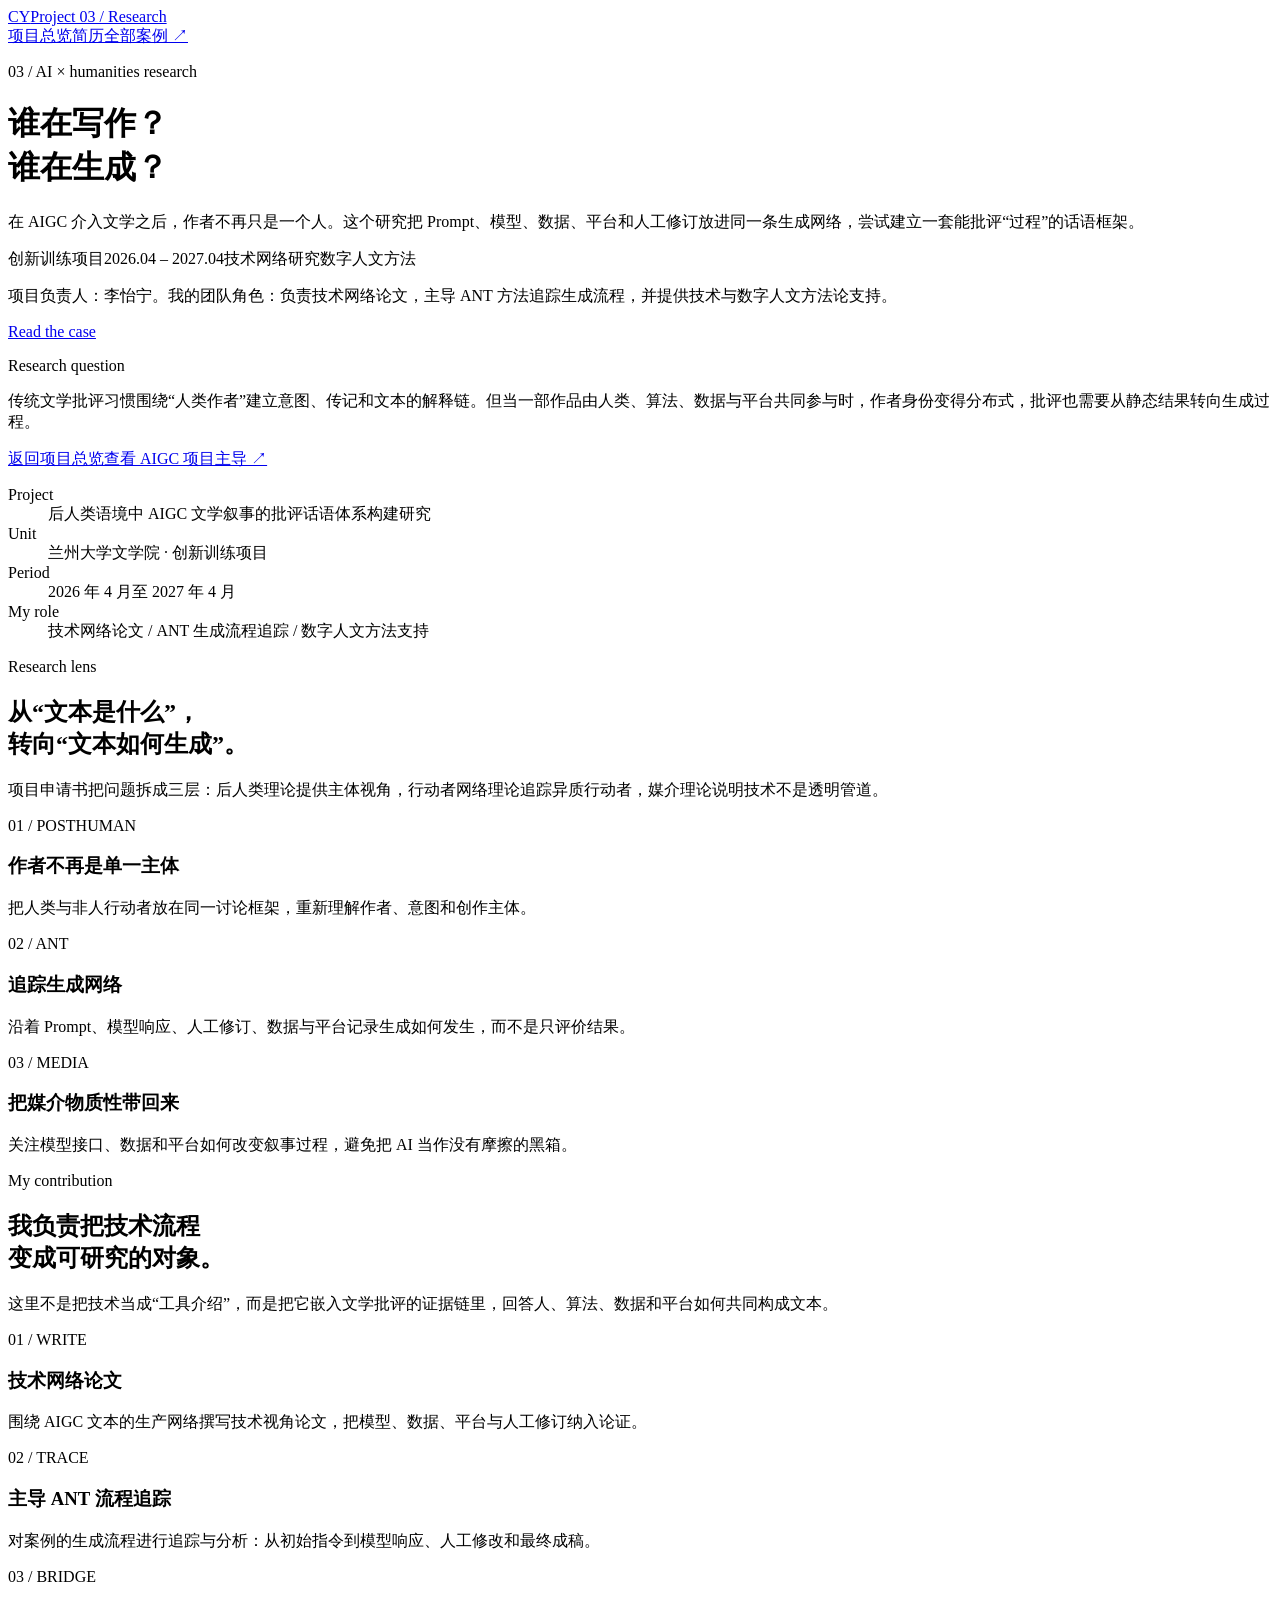
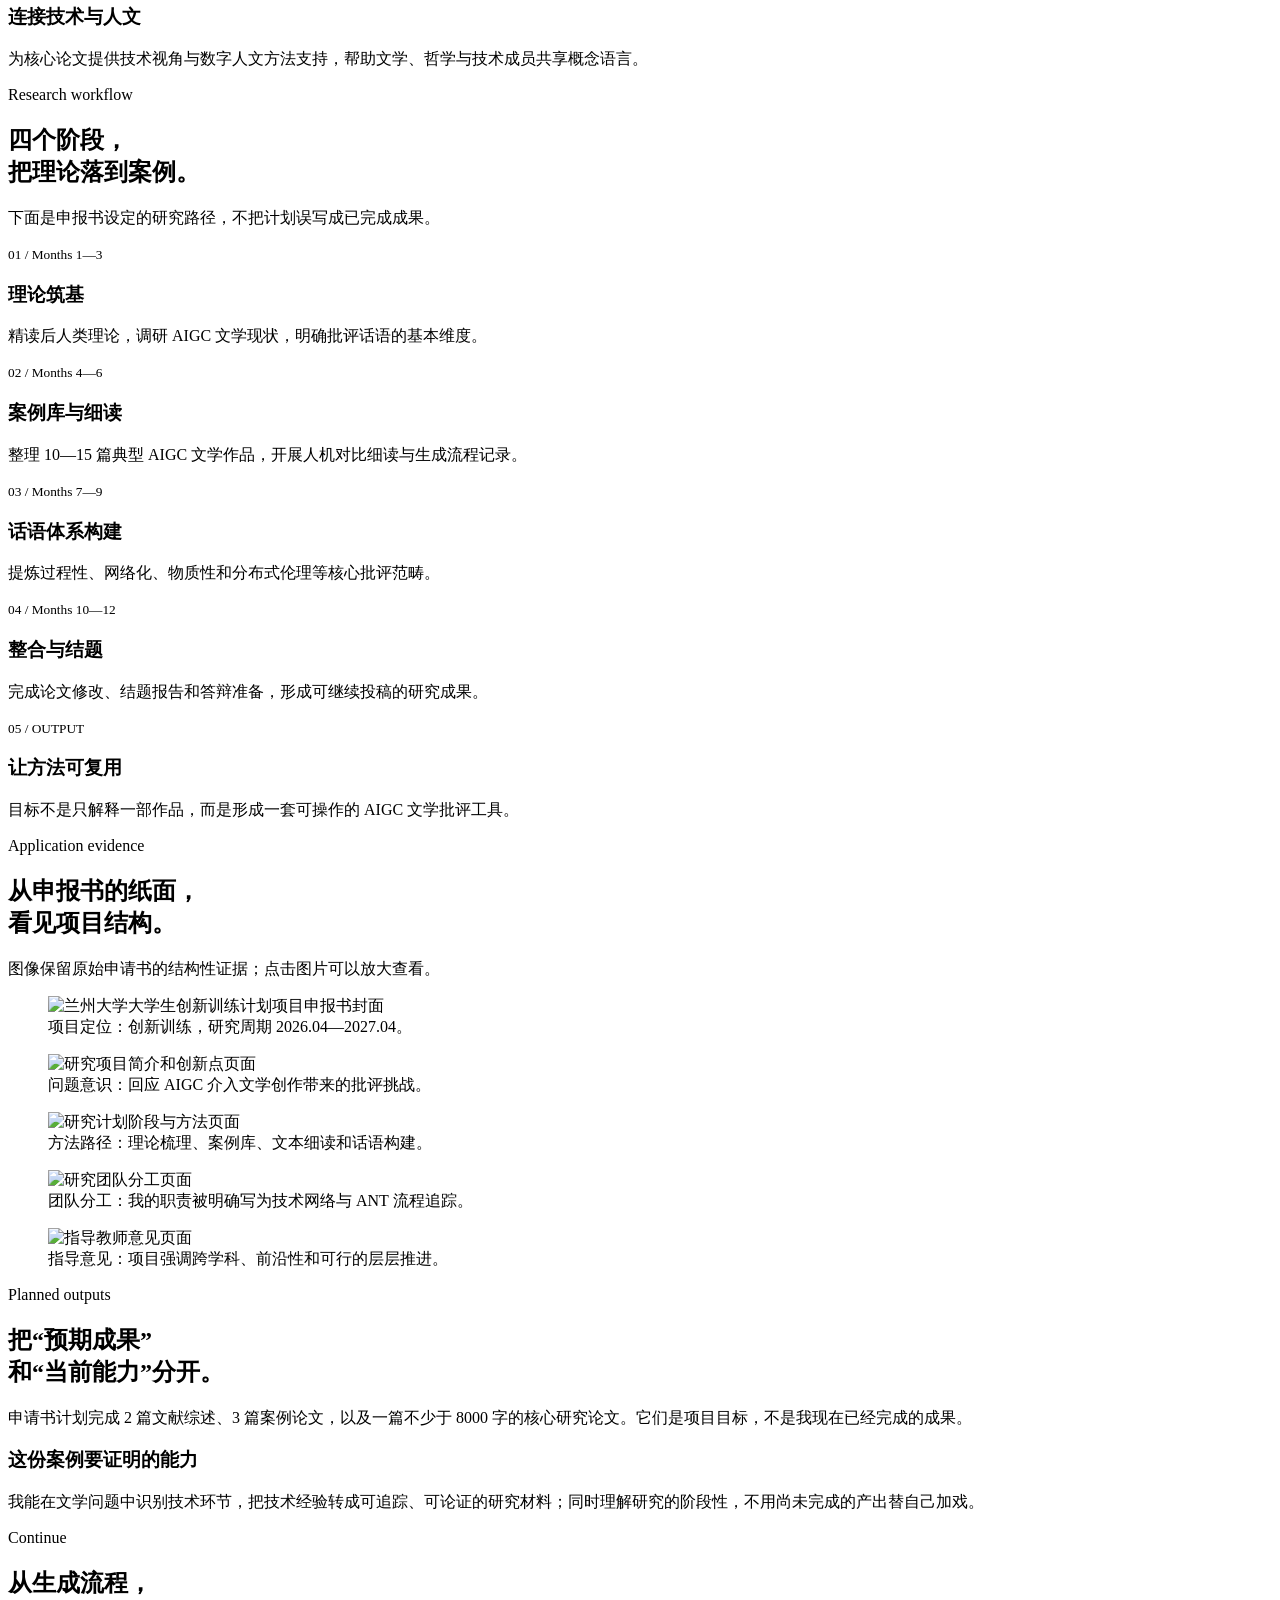
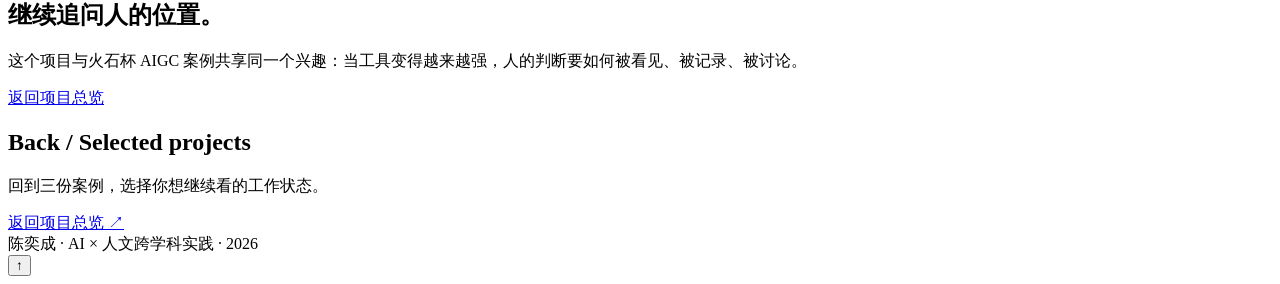
==== projects/aigc-humanities.html @ 1e3fca1b "Add project showcase pages" ====
<!doctype html>
<html lang="zh-CN">
<head>
  <meta charset="utf-8">
  <meta name="viewport" content="width=device-width, initial-scale=1">
  <meta name="description" content="后人类语境中 AIGC 文学叙事的批评话语体系构建研究：陈奕成的技术网络与数字人文方法案例。">
  <title>AI × 人文 · AIGC 文学叙事研究案例</title>
  <link rel="stylesheet" href="assets/projects.css">
</head>
<body>
  <nav class="topbar" aria-label="项目导航">
    <a class="brand" href="index.html"><span class="brand-mark">CY</span><span>Project 03 / Research</span></a>
    <div class="nav-links"><a href="index.html">项目总览</a><a href="../陈奕成_个人简历.html">简历</a><a class="nav-back" href="index.html">全部案例 <span aria-hidden="true">↗</span></a></div>
  </nav>

  <header class="case-hero humanities">
    <div class="hero-inner">
      <div class="hero-copy">
        <p class="hero-kicker">03 / AI × humanities research</p>
        <h1>谁在写作？<br><span>谁在生成？</span></h1>
        <p class="hero-lede">在 AIGC 介入文学之后，作者不再只是一个人。这个研究把 Prompt、模型、数据、平台和人工修订放进同一条生成网络，尝试建立一套能批评“过程”的话语框架。</p>
        <div class="hero-meta"><span class="hero-chip">创新训练项目</span><span class="hero-chip">2026.04 – 2027.04</span><span class="hero-chip">技术网络研究</span><span class="hero-chip">数字人文方法</span></div>
      </div>
      <div class="hero-foot"><p class="hero-note">项目负责人：李怡宁。我的团队角色：负责技术网络论文，主导 ANT 方法追踪生成流程，并提供技术与数字人文方法论支持。</p><a class="scroll-cue" href="#question">Read the case</a></div>
    </div>
  </header>

  <main>
    <section class="section-band" id="question">
      <div class="section-inner split">
        <div>
          <p class="eyebrow">Research question</p>
          <p class="lead">传统文学批评习惯围绕“人类作者”建立意图、传记和文本的解释链。但当一部作品由人类、算法、数据与平台共同参与时，作者身份变得分布式，批评也需要从静态结果转向生成过程。</p>
          <div class="link-row"><a class="button coral" href="index.html">返回项目总览</a><a class="button outline" href="aigc-huoshi.html">查看 AIGC 项目主导 ↗</a></div>
        </div>
        <dl class="fact-list">
          <div><dt>Project</dt><dd>后人类语境中 AIGC 文学叙事的批评话语体系构建研究</dd></div>
          <div><dt>Unit</dt><dd>兰州大学文学院 · 创新训练项目</dd></div>
          <div><dt>Period</dt><dd>2026 年 4 月至 2027 年 4 月</dd></div>
          <div><dt>My role</dt><dd>技术网络论文 / ANT 生成流程追踪 / 数字人文方法支持</dd></div>
        </dl>
      </div>
    </section>

    <section class="section-band alt">
      <div class="section-inner">
        <div class="section-head"><div><p class="eyebrow">Research lens</p><h2>从“文本是什么”，<br>转向“文本如何生成”。</h2></div><p>项目申请书把问题拆成三层：后人类理论提供主体视角，行动者网络理论追踪异质行动者，媒介理论说明技术不是透明管道。</p></div>
        <div class="decision-grid">
          <article class="decision"><span class="index">01 / POSTHUMAN</span><h3>作者不再是单一主体</h3><p>把人类与非人行动者放在同一讨论框架，重新理解作者、意图和创作主体。</p></article>
          <article class="decision"><span class="index">02 / ANT</span><h3>追踪生成网络</h3><p>沿着 Prompt、模型响应、人工修订、数据与平台记录生成如何发生，而不是只评价结果。</p></article>
          <article class="decision"><span class="index">03 / MEDIA</span><h3>把媒介物质性带回来</h3><p>关注模型接口、数据和平台如何改变叙事过程，避免把 AI 当作没有摩擦的黑箱。</p></article>
        </div>
      </div>
    </section>

    <section class="section-band">
      <div class="section-inner">
        <div class="section-head"><div><p class="eyebrow">My contribution</p><h2>我负责把技术流程<br>变成可研究的对象。</h2></div><p>这里不是把技术当成“工具介绍”，而是把它嵌入文学批评的证据链里，回答人、算法、数据和平台如何共同构成文本。</p></div>
        <div class="decision-grid">
          <article class="decision"><span class="index">01 / WRITE</span><h3>技术网络论文</h3><p>围绕 AIGC 文本的生产网络撰写技术视角论文，把模型、数据、平台与人工修订纳入论证。</p></article>
          <article class="decision"><span class="index">02 / TRACE</span><h3>主导 ANT 流程追踪</h3><p>对案例的生成流程进行追踪与分析：从初始指令到模型响应、人工修改和最终成稿。</p></article>
          <article class="decision"><span class="index">03 / BRIDGE</span><h3>连接技术与人文</h3><p>为核心论文提供技术视角与数字人文方法支持，帮助文学、哲学与技术成员共享概念语言。</p></article>
        </div>
      </div>
    </section>

    <section class="section-band blue">
      <div class="section-inner">
        <div class="section-head"><div><p class="eyebrow">Research workflow</p><h2>四个阶段，<br>把理论落到案例。</h2></div><p>下面是申报书设定的研究路径，不把计划误写成已完成成果。</p></div>
        <div class="process">
          <div class="process-step"><small>01 / Months 1—3</small><h3>理论筑基</h3><p>精读后人类理论，调研 AIGC 文学现状，明确批评话语的基本维度。</p></div>
          <div class="process-step"><small>02 / Months 4—6</small><h3>案例库与细读</h3><p>整理 10—15 篇典型 AIGC 文学作品，开展人机对比细读与生成流程记录。</p></div>
          <div class="process-step"><small>03 / Months 7—9</small><h3>话语体系构建</h3><p>提炼过程性、网络化、物质性和分布式伦理等核心批评范畴。</p></div>
          <div class="process-step"><small>04 / Months 10—12</small><h3>整合与结题</h3><p>完成论文修改、结题报告和答辩准备，形成可继续投稿的研究成果。</p></div>
          <div class="process-step"><small>05 / OUTPUT</small><h3>让方法可复用</h3><p>目标不是只解释一部作品，而是形成一套可操作的 AIGC 文学批评工具。</p></div>
        </div>
      </div>
    </section>

    <section class="section-band">
      <div class="section-inner">
        <div class="section-head"><div><p class="eyebrow">Application evidence</p><h2>从申报书的纸面，<br>看见项目结构。</h2></div><p>图像保留原始申请书的结构性证据；点击图片可以放大查看。</p></div>
        <div class="media-grid">
          <figure><img data-zoom src="assets/images/humanities-cover.webp" alt="兰州大学大学生创新训练计划项目申报书封面"><figcaption>项目定位：创新训练，研究周期 2026.04—2027.04。</figcaption></figure>
          <figure><img data-zoom src="assets/images/humanities-overview.webp" alt="研究项目简介和创新点页面"><figcaption>问题意识：回应 AIGC 介入文学创作带来的批评挑战。</figcaption></figure>
          <figure><img data-zoom src="assets/images/humanities-method.webp" alt="研究计划阶段与方法页面"><figcaption>方法路径：理论梳理、案例库、文本细读和话语构建。</figcaption></figure>
          <figure><img data-zoom src="assets/images/humanities-role.webp" alt="研究团队分工页面"><figcaption>团队分工：我的职责被明确写为技术网络与 ANT 流程追踪。</figcaption></figure>
          <figure><img data-zoom src="assets/images/humanities-review.webp" alt="指导教师意见页面"><figcaption>指导意见：项目强调跨学科、前沿性和可行的层层推进。</figcaption></figure>
        </div>
      </div>
    </section>

    <section class="section-band alt">
      <div class="section-inner split">
        <div><p class="eyebrow">Planned outputs</p><h2>把“预期成果”<br>和“当前能力”分开。</h2><p class="lead">申请书计划完成 2 篇文献综述、3 篇案例论文，以及一篇不少于 8000 字的核心研究论文。它们是项目目标，不是我现在已经完成的成果。</p></div>
        <div class="statement"><h3>这份案例要证明的能力</h3><p>我能在文学问题中识别技术环节，把技术经验转成可追踪、可论证的研究材料；同时理解研究的阶段性，不用尚未完成的产出替自己加戏。</p></div>
      </div>
    </section>

    <section class="section-band blue">
      <div class="section-inner">
        <div class="section-head"><div><p class="eyebrow">Continue</p><h2>从生成流程，<br>继续追问人的位置。</h2></div><p>这个项目与火石杯 AIGC 案例共享同一个兴趣：当工具变得越来越强，人的判断要如何被看见、被记录、被讨论。</p></div>
        <div class="link-row"><a class="button light" href="index.html">返回项目总览</a><a class="button outline" href="aigc-huoshi.html" style="color:#fff;border-color:#fff">上一个案例：火石杯 AIGC ↗</a><a class="button outline" href="../陈奕成_个人简历.html" style="color:#fff;border-color:#fff">回到简历 ↗</a></div>
      </div>
    </section>
  </main>

  <section class="next-band"><div class="next-inner"><div><h2>Back / Selected projects</h2><p>回到三份案例，选择你想继续看的工作状态。</p></div><a class="button coral" href="index.html">返回项目总览 ↗</a></div></section>
  <footer class="footer">陈奕成 · AI × 人文跨学科实践 · <span data-year>2026</span></footer>
  <button class="back-top" data-back-top type="button" aria-label="返回顶部" title="返回顶部">↑</button>
  <dialog class="lightbox"><img alt=""><div class="lightbox-bar"><span data-lightbox-caption></span><button class="lightbox-close" data-close-lightbox type="button" aria-label="关闭图片预览" title="关闭">×</button></div></dialog>
<script src="assets/projects.js"></script>
</body>
</html>
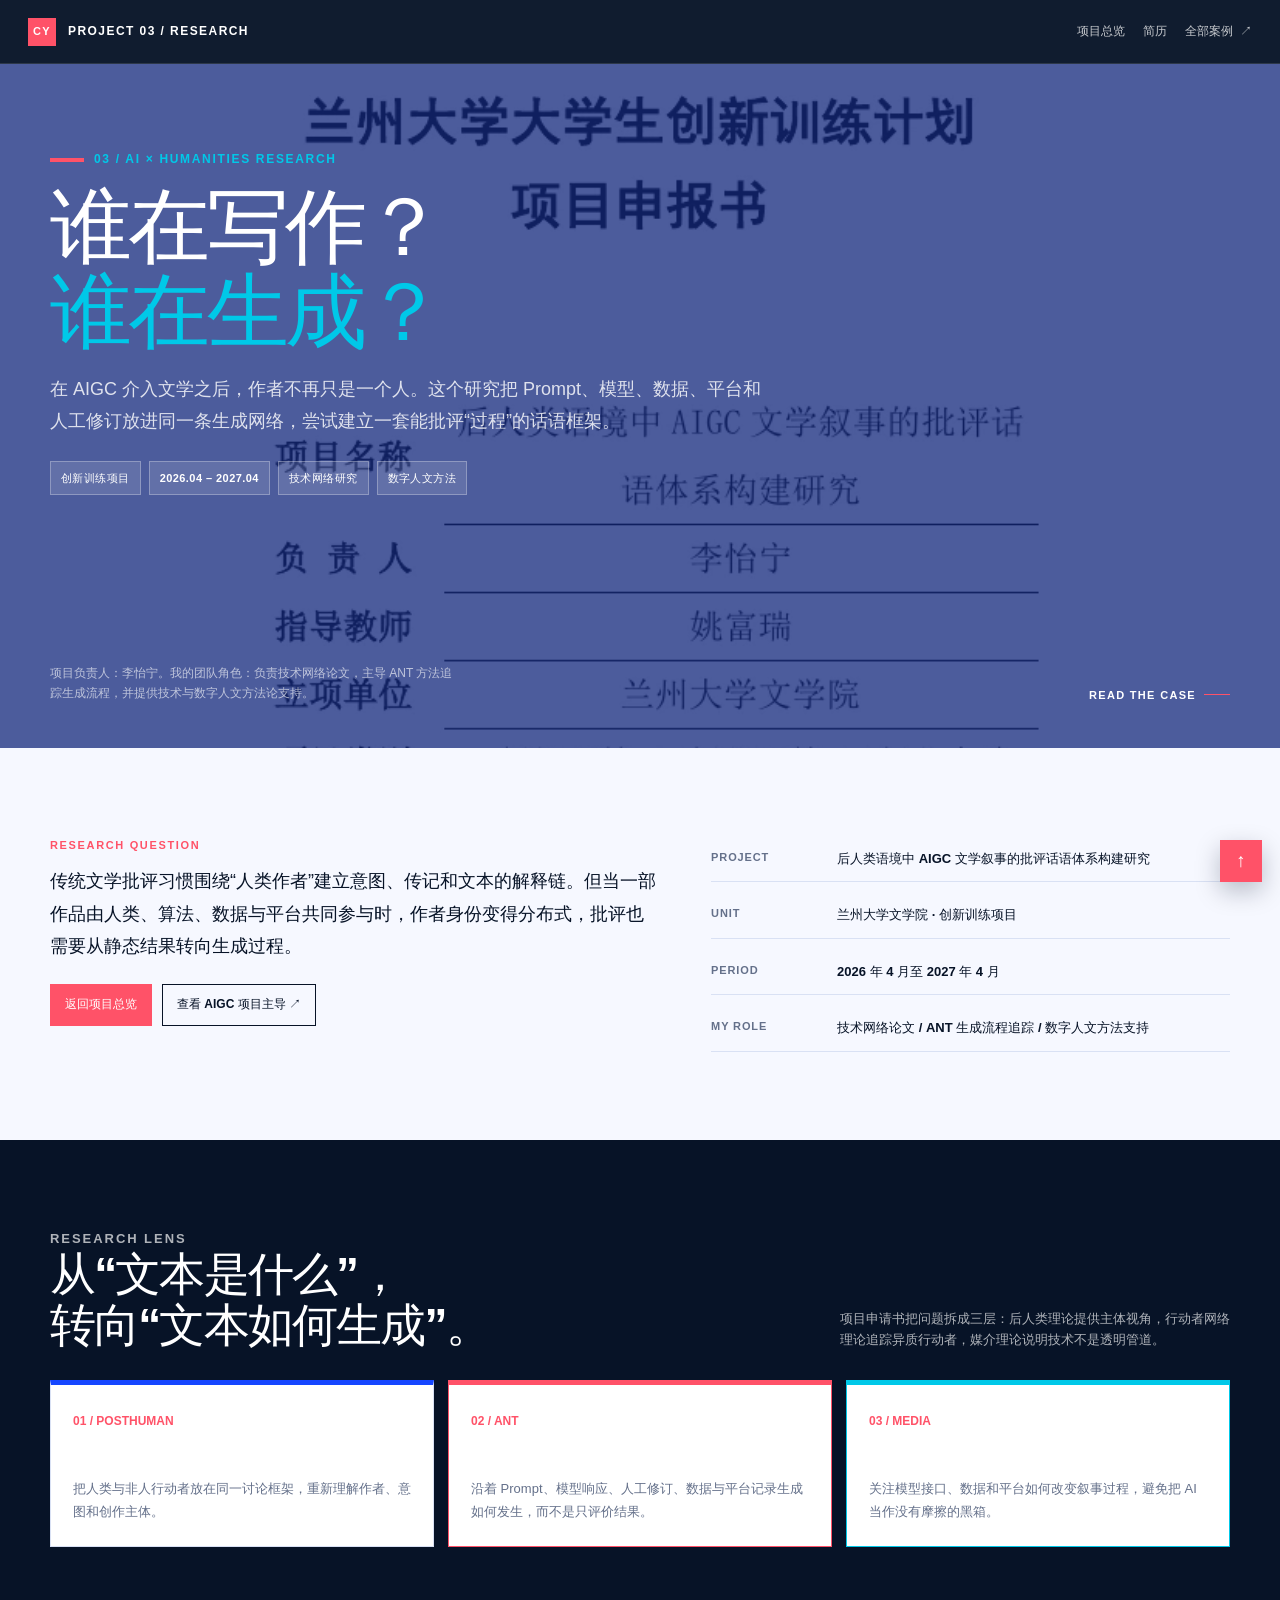
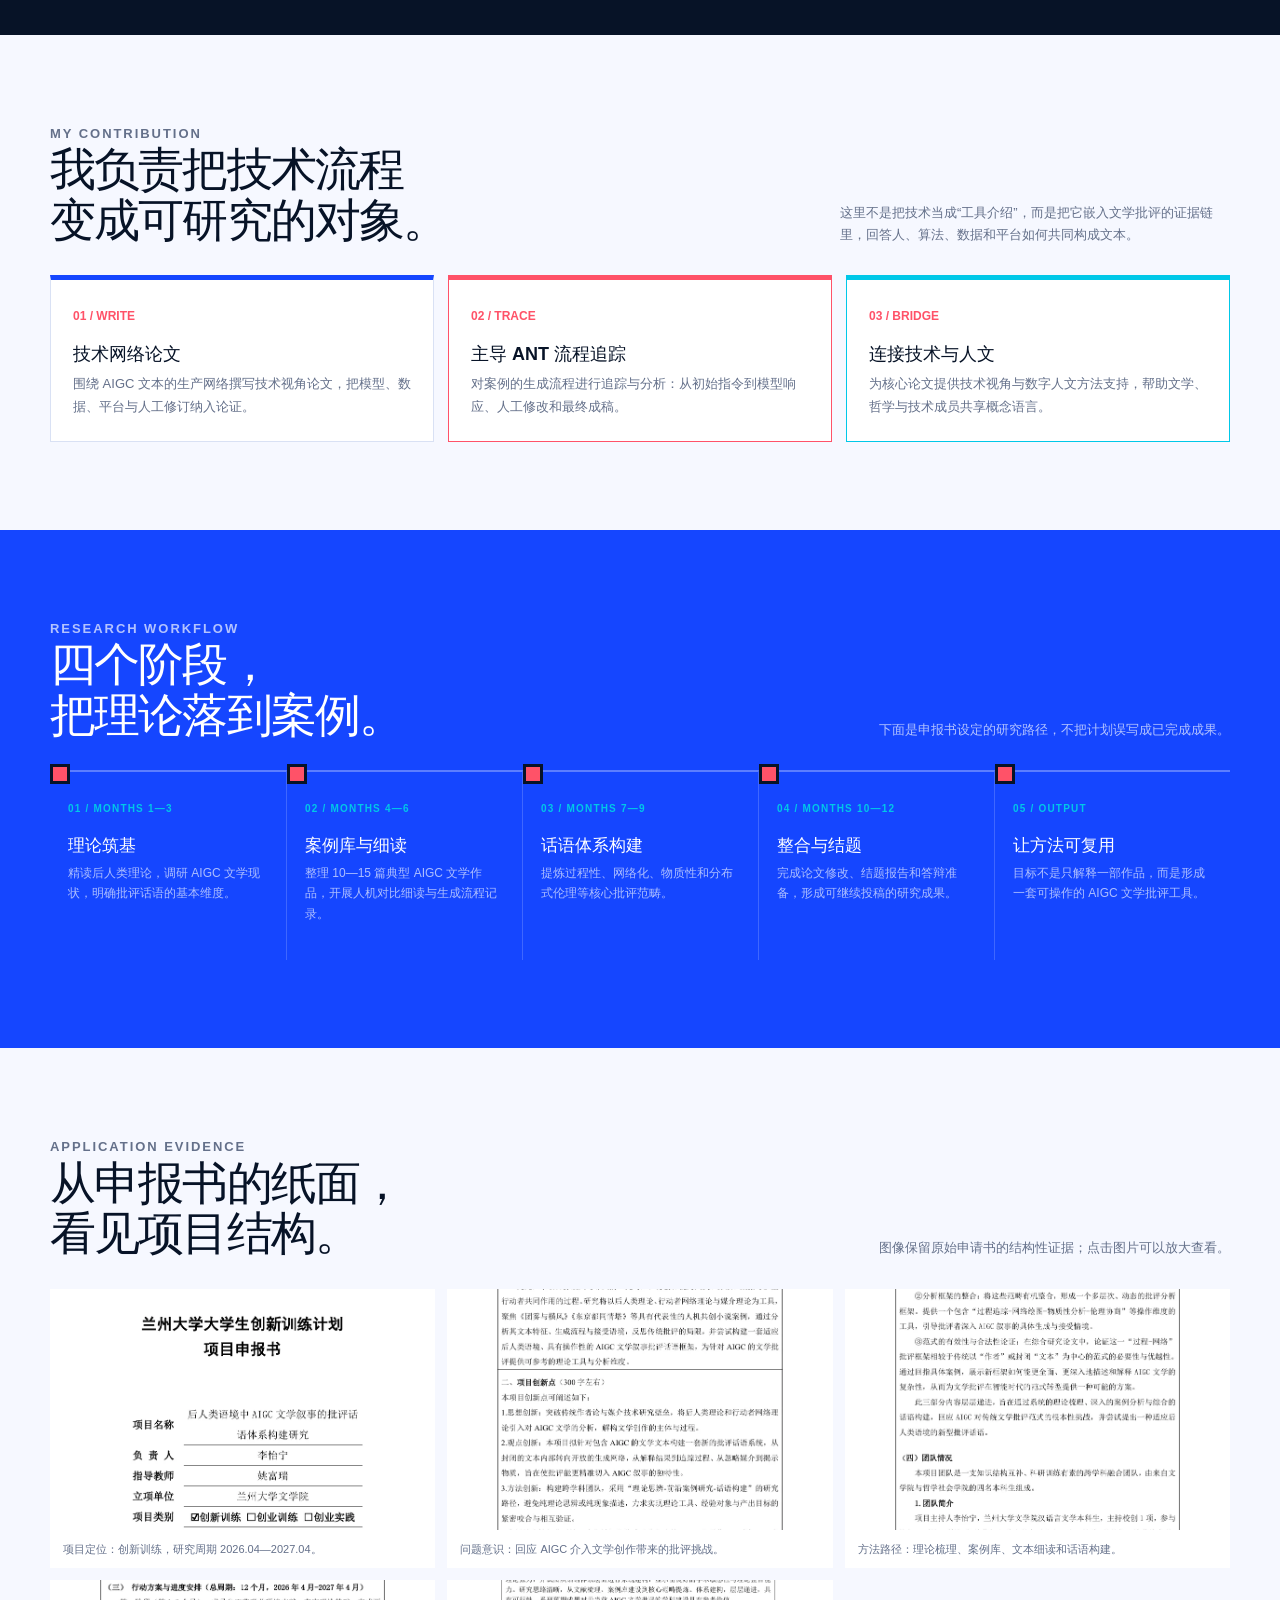
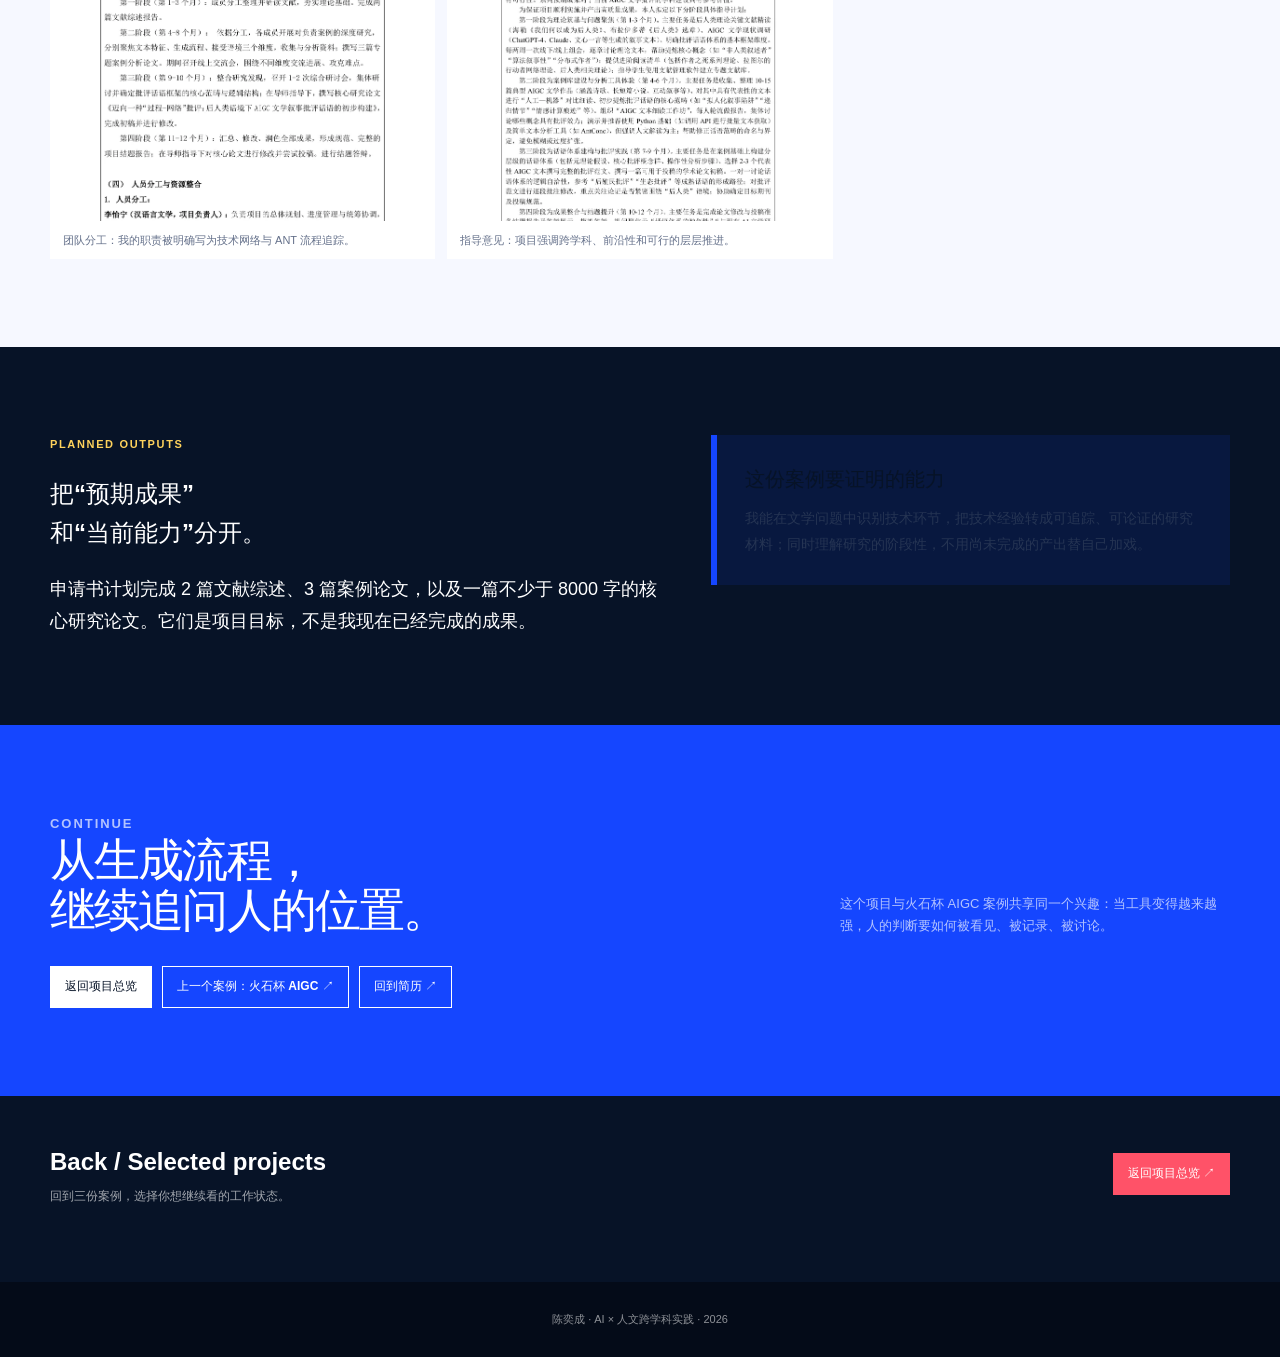
==== commit ddd27183: "Apply latest saved project edits" ====
--- a/projects/aigc-humanities.html
+++ b/projects/aigc-humanities.html
@@ -1,4 +1,4 @@
-<!doctype html>
+﻿<!doctype html>
 <html lang="zh-CN">
 <head>
   <meta charset="utf-8">
@@ -109,6 +109,9 @@
   <footer class="footer">陈奕成 · AI × 人文跨学科实践 · <span data-year>2026</span></footer>
   <button class="back-top" data-back-top type="button" aria-label="返回顶部" title="返回顶部">↑</button>
   <dialog class="lightbox"><img alt=""><div class="lightbox-bar"><span data-lightbox-caption></span><button class="lightbox-close" data-close-lightbox type="button" aria-label="关闭图片预览" title="关闭">×</button></div></dialog>
+<script src="assets/editor-content.js"></script>
 <script src="assets/projects.js"></script>
+<script src="assets/editor.js"></script>
 </body>
 </html>
+
--- a/projects/assets/projects.css
+++ b/projects/assets/projects.css
@@ -0,0 +1,248 @@
+:root {
+  --ink: #071327;
+  --ink-soft: #253453;
+  --muted: #64708a;
+  --paper: #f6f8ff;
+  --white: #ffffff;
+  --line: #d9e1f4;
+  --klein: #1546ff;
+  --klein-deep: #0829b5;
+  --klein-wash: rgba(21, 70, 255, .10);
+  --cyan: #00c8e8;
+  --coral: #ff5268;
+  --yellow: #ffd35c;
+  --violet: #7657df;
+  --shadow: 0 20px 60px rgba(11, 30, 80, .13);
+  --max: 1180px;
+  font-family: "Aptos", "Noto Sans SC", "Microsoft YaHei", sans-serif;
+  color: var(--ink);
+  background: var(--paper);
+  font-synthesis: none;
+}
+
+* { box-sizing: border-box; }
+html { scroll-behavior: smooth; }
+body { margin: 0; background: var(--paper); color: var(--ink); line-height: 1.65; }
+body::selection { color: #fff; background: var(--klein); }
+a { color: inherit; text-decoration: none; }
+img, video { display: block; max-width: 100%; }
+button { font: inherit; }
+
+.topbar {
+  position: sticky;
+  z-index: 20;
+  top: 0;
+  display: flex;
+  align-items: center;
+  justify-content: space-between;
+  min-height: 64px;
+  padding: 0 28px;
+  color: #fff;
+  background: rgba(7, 19, 39, .96);
+  border-bottom: 1px solid rgba(255, 255, 255, .12);
+}
+.brand { display: inline-flex; gap: 12px; align-items: center; font-size: 12px; font-weight: 900; letter-spacing: .12em; text-transform: uppercase; }
+.brand-mark { display: grid; place-items: center; width: 28px; height: 28px; color: #fff; background: var(--coral); font-size: 11px; font-weight: 950; }
+.nav-links { display: flex; gap: 18px; align-items: center; font-size: 12px; font-weight: 800; }
+.nav-links a { opacity: .76; transition: opacity .2s ease, color .2s ease; }
+.nav-links a:hover, .nav-links a[aria-current="page"] { color: var(--cyan); opacity: 1; }
+.nav-back { display: inline-flex; align-items: center; gap: 7px; color: #fff; }
+
+.hub-hero, .case-hero {
+  position: relative;
+  isolation: isolate;
+  overflow: hidden;
+  min-height: 76vh;
+  color: #fff;
+  background-color: #071327;
+  background-position: center;
+  background-size: cover;
+}
+.hub-hero { background-image: url("images/canyin-film-35.webp"); }
+.case-hero.canyin { background-image: url("images/canyin-film-35.webp"); }
+.case-hero.huoshi { background-image: url("images/huoshi-prompt.webp"); }
+.case-hero.humanities { background-image: url("images/humanities-cover.webp"); }
+.hub-hero::before, .case-hero::before { position: absolute; z-index: -1; inset: 0; content: ""; background: rgba(5, 15, 36, .70); }
+.case-hero.huoshi::before { background: rgba(7, 19, 39, .79); }
+.case-hero.humanities::before { background: rgba(21, 41, 126, .76); }
+.hero-inner { display: flex; flex-direction: column; justify-content: space-between; width: min(var(--max), calc(100% - 56px)); min-height: 76vh; margin: 0 auto; padding: 86px 0 44px; }
+.hero-kicker { display: flex; align-items: center; gap: 10px; margin: 0; color: var(--cyan); font-size: 12px; font-weight: 900; letter-spacing: .14em; text-transform: uppercase; }
+.hero-kicker::before { width: 34px; height: 4px; content: ""; background: var(--coral); }
+.hero-copy { max-width: 820px; }
+.hero-copy h1 { max-width: 900px; margin: 14px 0 20px; font-size: clamp(42px, 7vw, 82px); font-weight: 950; letter-spacing: -.045em; line-height: 1.04; }
+.hero-copy h1 span { color: var(--cyan); }
+.hub-hero .hero-copy h1 { max-width: 720px; }
+.hero-lede { max-width: 720px; margin: 0; color: rgba(255, 255, 255, .82); font-size: 18px; line-height: 1.75; }
+.hero-meta { display: flex; flex-wrap: wrap; gap: 8px; margin-top: 24px; }
+.hero-chip { padding: 7px 10px; border: 1px solid rgba(255, 255, 255, .28); background: rgba(255, 255, 255, .12); color: #fff; font-size: 11px; font-weight: 850; letter-spacing: .04em; }
+.hero-foot { display: flex; align-items: end; justify-content: space-between; gap: 24px; }
+.hero-note { max-width: 410px; margin: 0; color: rgba(255, 255, 255, .64); font-size: 12px; }
+.scroll-cue { display: inline-flex; align-items: center; gap: 8px; color: #fff; font-size: 11px; font-weight: 900; letter-spacing: .12em; text-transform: uppercase; }
+.scroll-cue::after { width: 26px; height: 1px; content: ""; background: var(--coral); }
+
+.section-band { padding: 88px 0; background: var(--paper); }
+.section-band.alt { color: #fff; background: var(--ink); }
+.section-band.blue { background: var(--klein); color: #fff; }
+.section-inner { width: min(var(--max), calc(100% - 56px)); margin: 0 auto; }
+.section-head { display: flex; align-items: end; justify-content: space-between; gap: 24px; margin-bottom: 30px; }
+.section-head h2 { max-width: 680px; margin: 0; font-size: clamp(28px, 4vw, 46px); font-weight: 950; letter-spacing: -.04em; line-height: 1.1; }
+.section-head p { max-width: 390px; margin: 0; color: var(--muted); font-size: 13px; }
+.alt .section-head p, .blue .section-head p { color: rgba(255, 255, 255, .68); }
+.eyebrow { margin: 0 0 11px; color: var(--coral); font-size: 11px; font-weight: 950; letter-spacing: .15em; text-transform: uppercase; }
+.blue .eyebrow, .alt .eyebrow { color: var(--yellow); }
+.lead { max-width: 780px; margin: 0; font-size: 18px; line-height: 1.8; }
+.small { color: var(--muted); font-size: 12px; }
+.alt .small { color: rgba(255, 255, 255, .66); }
+
+.project-grid { display: grid; grid-template-columns: repeat(3, minmax(0, 1fr)); gap: 16px; }
+.project-card { position: relative; overflow: hidden; display: flex; flex-direction: column; min-height: 410px; color: #fff; background: var(--ink); border: 1px solid rgba(255, 255, 255, .13); }
+.project-card::after { position: absolute; inset: 0; content: ""; pointer-events: none; border: 5px solid transparent; }
+.project-card:hover::after { border-color: var(--cyan); }
+.project-card-media { position: relative; height: 190px; overflow: hidden; }
+.project-card-media img { width: 100%; height: 100%; object-fit: cover; transition: transform .35s ease; }
+.project-card:hover .project-card-media img { transform: scale(1.04); }
+.project-card-media::after { position: absolute; inset: 0; content: ""; background: rgba(4, 12, 30, .30); pointer-events: none; }
+.project-card-body { display: flex; flex: 1; flex-direction: column; padding: 22px; border-top: 4px solid var(--coral); }
+.project-card:nth-child(2) .project-card-body { border-color: var(--yellow); }
+.project-card:nth-child(3) .project-card-body { border-color: var(--cyan); }
+.project-number { margin: 0 0 16px; color: var(--cyan); font-size: 11px; font-weight: 900; letter-spacing: .12em; }
+.project-card h3 { margin: 0; font-size: 25px; font-weight: 950; letter-spacing: -.03em; line-height: 1.2; }
+.project-card p { margin: 12px 0 0; color: rgba(255, 255, 255, .68); font-size: 13px; line-height: 1.7; }
+.project-card-link { display: inline-flex; align-items: center; justify-content: space-between; margin-top: auto; padding-top: 20px; color: #fff; font-size: 12px; font-weight: 900; }
+.project-card-link span { color: var(--cyan); font-size: 18px; }
+
+.feature-strip { display: grid; grid-template-columns: repeat(4, minmax(0, 1fr)); gap: 1px; margin-top: 30px; background: var(--line); border: 1px solid var(--line); }
+.feature-strip > div { min-height: 124px; padding: 20px; background: var(--white); }
+.feature-strip strong { display: block; margin-top: 10px; font-size: 23px; font-weight: 950; letter-spacing: -.03em; }
+.feature-strip span { color: var(--muted); font-size: 11px; }
+
+.split { display: grid; grid-template-columns: minmax(0, 1.08fr) minmax(280px, .92fr); gap: 52px; align-items: start; }
+.split.reverse { grid-template-columns: minmax(280px, .92fr) minmax(0, 1.08fr); }
+.statement { padding: 28px; color: var(--ink); background: rgba(21, 70, 255, .11); border-left: 6px solid var(--klein); }
+.statement.coral { border-color: var(--coral); background: rgba(255, 82, 104, .11); }
+.statement.yellow { border-color: var(--yellow); background: rgba(255, 211, 92, .18); }
+.statement h3 { margin: 0 0 10px; font-size: 20px; font-weight: 950; }
+.statement p { margin: 0; color: var(--ink-soft); font-size: 14px; line-height: 1.8; }
+.fact-list { display: grid; gap: 10px; margin: 0; }
+.fact-list div { display: grid; grid-template-columns: 110px 1fr; gap: 16px; padding: 12px 0; border-bottom: 1px solid var(--line); }
+.fact-list dt { color: var(--muted); font-size: 11px; font-weight: 900; letter-spacing: .08em; text-transform: uppercase; }
+.fact-list dd { margin: 0; font-size: 13px; font-weight: 750; }
+.alt .fact-list div { border-color: rgba(255, 255, 255, .16); }
+.alt .fact-list dt { color: rgba(255, 255, 255, .55); }
+
+.decision-grid { display: grid; grid-template-columns: repeat(3, minmax(0, 1fr)); gap: 14px; }
+.decision { padding: 22px; background: var(--white); border: 1px solid var(--line); border-top: 5px solid var(--klein); }
+.decision:nth-child(2) { border-color: var(--coral); }
+.decision:nth-child(3) { border-color: var(--cyan); }
+.decision .index { color: var(--coral); font-size: 12px; font-weight: 950; }
+.decision h3 { margin: 14px 0 7px; font-size: 18px; font-weight: 950; line-height: 1.3; }
+.decision p { margin: 0; color: var(--muted); font-size: 13px; line-height: 1.75; }
+.blue .decision { color: var(--ink); }
+
+.process { display: grid; grid-template-columns: repeat(5, minmax(0, 1fr)); gap: 0; counter-reset: step; }
+.process-step { position: relative; min-height: 190px; padding: 22px 18px 12px; border-top: 2px solid rgba(255, 255, 255, .30); }
+.process-step::before { position: absolute; top: -8px; left: 0; width: 14px; height: 14px; content: ""; background: var(--coral); border: 3px solid var(--ink); }
+.process-step + .process-step { border-left: 1px solid rgba(255, 255, 255, .18); }
+.process-step small { color: var(--cyan); font-size: 10px; font-weight: 900; letter-spacing: .12em; text-transform: uppercase; }
+.process-step h3 { margin: 14px 0 7px; font-size: 17px; line-height: 1.25; }
+.process-step p { margin: 0; color: rgba(255, 255, 255, .65); font-size: 12px; line-height: 1.7; }
+
+.media-grid { display: grid; grid-template-columns: repeat(3, minmax(0, 1fr)); gap: 12px; }
+.media-grid figure, .wide-figure { margin: 0; }
+.media-grid figure { overflow: hidden; background: var(--ink); }
+.media-grid img { width: 100%; aspect-ratio: 16 / 10; object-fit: cover; cursor: zoom-in; }
+figcaption { padding: 11px 13px; color: var(--muted); background: var(--white); font-size: 11px; line-height: 1.5; }
+.alt figcaption { color: rgba(255, 255, 255, .68); background: #102044; }
+.wide-figure { overflow: hidden; background: #0d1c3c; }
+.wide-figure img { width: 100%; max-height: 590px; object-fit: contain; cursor: zoom-in; }
+.doc-pair { display: grid; grid-template-columns: repeat(2, minmax(0, 1fr)); gap: 14px; }
+.doc-pair figure { margin: 0; padding: 14px; background: #fff; border: 1px solid var(--line); }
+.doc-pair img { width: 100%; aspect-ratio: 1 / 1.42; object-fit: contain; cursor: zoom-in; }
+
+.quote { margin: 0; padding: 26px 30px; color: #fff; background: var(--klein-deep); border-left: 8px solid var(--coral); font-size: 23px; font-weight: 850; letter-spacing: -.02em; line-height: 1.55; }
+.quote cite { display: block; margin-top: 15px; color: rgba(255, 255, 255, .64); font-size: 11px; font-style: normal; font-weight: 700; letter-spacing: .06em; }
+.metric-grid { display: grid; grid-template-columns: repeat(3, minmax(0, 1fr)); gap: 12px; }
+.metric { padding: 19px; background: rgba(255, 255, 255, .12); border: 1px solid rgba(255, 255, 255, .22); }
+.metric strong { display: block; color: var(--yellow); font-size: 30px; font-weight: 950; line-height: 1; }
+.metric span { display: block; margin-top: 9px; color: rgba(255, 255, 255, .72); font-size: 12px; }
+
+.link-row { display: flex; flex-wrap: wrap; gap: 10px; margin-top: 22px; }
+.button { display: inline-flex; align-items: center; gap: 8px; min-height: 42px; padding: 0 14px; color: #fff; background: var(--klein); border: 1px solid var(--klein); font-size: 12px; font-weight: 900; transition: transform .2s ease, background .2s ease; }
+.button:hover { transform: translateY(-2px); background: var(--klein-deep); }
+.button.outline { color: var(--ink); background: transparent; border-color: var(--ink); }
+.button.outline:hover { color: #fff; background: var(--ink); }
+.button.coral { background: var(--coral); border-color: var(--coral); }
+.button.coral:hover { background: #e13e56; }
+.button.light { color: var(--ink); background: #fff; border-color: #fff; }
+.button.light:hover { background: var(--yellow); border-color: var(--yellow); }
+
+.next-band { padding: 46px 0 76px; background: var(--ink); color: #fff; }
+.next-inner { display: flex; align-items: center; justify-content: space-between; gap: 24px; width: min(var(--max), calc(100% - 56px)); margin: 0 auto; }
+.next-inner h2 { margin: 0; font-size: 24px; font-weight: 950; }
+.next-inner p { margin: 5px 0 0; color: rgba(255, 255, 255, .62); font-size: 12px; }
+.footer { padding: 28px; color: rgba(255, 255, 255, .55); background: #040b18; font-size: 11px; text-align: center; }
+.back-top { position: fixed; right: 18px; bottom: 18px; z-index: 15; display: grid; place-items: center; width: 42px; height: 42px; color: #fff; background: var(--coral); border: 0; cursor: pointer; font-size: 19px; box-shadow: 0 9px 24px rgba(5, 15, 36, .25); }
+
+dialog.lightbox { width: min(1000px, calc(100% - 28px)); padding: 0; color: #fff; background: #061126; border: 1px solid rgba(255, 255, 255, .24); box-shadow: var(--shadow); }
+dialog.lightbox::backdrop { background: rgba(0, 0, 0, .82); }
+.lightbox img { width: 100%; max-height: 78vh; object-fit: contain; }
+.lightbox-bar { display: flex; align-items: center; justify-content: space-between; gap: 14px; padding: 12px 16px; font-size: 12px; }
+.lightbox-close { width: 34px; height: 34px; color: #fff; background: transparent; border: 1px solid rgba(255, 255, 255, .4); cursor: pointer; }
+
+.editor-toolbar { position: fixed; z-index: 40; left: 18px; bottom: 18px; display: flex; align-items: center; gap: 7px; max-width: calc(100% - 88px); padding: 7px; color: #fff; background: rgba(7, 19, 39, .96); border: 1px solid rgba(255, 255, 255, .18); box-shadow: 0 12px 36px rgba(5, 15, 36, .28); }
+.editor-toolbar button, .editor-image-replace { min-height: 34px; padding: 0 11px; display: inline-flex; align-items: center; color: #fff; background: var(--klein); border: 0; cursor: pointer; font-size: 11px; font-weight: 900; }
+.editor-toolbar button:hover, .editor-image-replace:hover, .editor-image-replace[data-ready="true"] { background: var(--coral); }
+.editor-toolbar button:disabled { cursor: wait; opacity: .55; }
+.editor-image-replace[aria-disabled="true"] { cursor: not-allowed; opacity: .5; background: rgba(255, 255, 255, .16); }
+.editor-status { max-width: 310px; padding: 0 6px; color: rgba(255, 255, 255, .68); font-size: 10px; }
+.editor-status[data-kind="success"] { color: #71f2c5; }
+.editor-status[data-kind="error"] { color: #ff9aab; }
+.editor-active [data-editor-text-key] { outline: 2px dashed rgba(0, 200, 232, .72); outline-offset: 4px; cursor: text; }
+.editor-active [data-editor-text-key]:focus { outline: 3px solid var(--coral); background: rgba(255, 255, 255, .12); }
+.editor-active main img { cursor: pointer !important; outline: 3px dashed var(--yellow); outline-offset: -5px; }
+.editor-active main img.editor-image-selected { outline: 4px solid var(--coral); outline-offset: -4px; filter: saturate(1.08) contrast(1.04); }
+.editor-active main figure { position: relative; }
+.editor-active main figure::after { position: absolute; top: 8px; right: 8px; padding: 4px 7px; content: "点击选中图片"; color: #fff; background: rgba(7, 19, 39, .86); pointer-events: none; font-size: 9px; font-weight: 850; }
+
+@media (max-width: 860px) {
+  .topbar { padding: 0 18px; }
+  .nav-links { gap: 11px; font-size: 11px; }
+  .hero-inner, .section-inner, .next-inner { width: min(var(--max), calc(100% - 36px)); }
+  .hero-inner { padding-top: 66px; }
+  .project-grid, .decision-grid, .metric-grid { grid-template-columns: 1fr; }
+  .project-card { min-height: 0; }
+  .feature-strip { grid-template-columns: repeat(2, minmax(0, 1fr)); }
+  .split, .split.reverse { grid-template-columns: 1fr; gap: 30px; }
+  .process { grid-template-columns: 1fr; gap: 0; }
+  .process-step { min-height: 0; padding: 20px 0 23px 24px; border-top: 0; border-left: 2px solid rgba(255, 255, 255, .30); }
+  .process-step + .process-step { border-left: 2px solid rgba(255, 255, 255, .30); }
+  .process-step::before { top: 19px; left: -8px; }
+  .media-grid { grid-template-columns: repeat(2, minmax(0, 1fr)); }
+  .next-inner { align-items: flex-start; flex-direction: column; }
+}
+
+@media (max-width: 540px) {
+  .topbar { min-height: 58px; }
+  .brand { font-size: 10px; }
+  .nav-links a:not(.nav-back) { display: none; }
+  .hero-copy h1 { font-size: 46px; }
+  .hero-lede { font-size: 15px; }
+  .hero-foot { align-items: flex-start; flex-direction: column; }
+  .section-band { padding: 62px 0; }
+  .section-head { align-items: flex-start; flex-direction: column; gap: 13px; }
+  .lead { font-size: 16px; }
+  .feature-strip { grid-template-columns: 1fr 1fr; }
+  .feature-strip > div { min-height: 108px; padding: 14px; }
+  .feature-strip strong { font-size: 19px; }
+  .media-grid { grid-template-columns: 1fr; }
+  .doc-pair { grid-template-columns: 1fr; }
+  .quote { padding: 20px; font-size: 18px; }
+}
+
+@media print {
+  .topbar, .back-top, .link-row, dialog, .editor-toolbar { display: none !important; }
+  .hub-hero, .case-hero { min-height: auto; }
+  .hero-inner { min-height: 540px; }
+  .section-band { padding: 42px 0; }
+  .project-card, .decision, .statement, .media-grid figure, .doc-pair figure { break-inside: avoid; }
+}
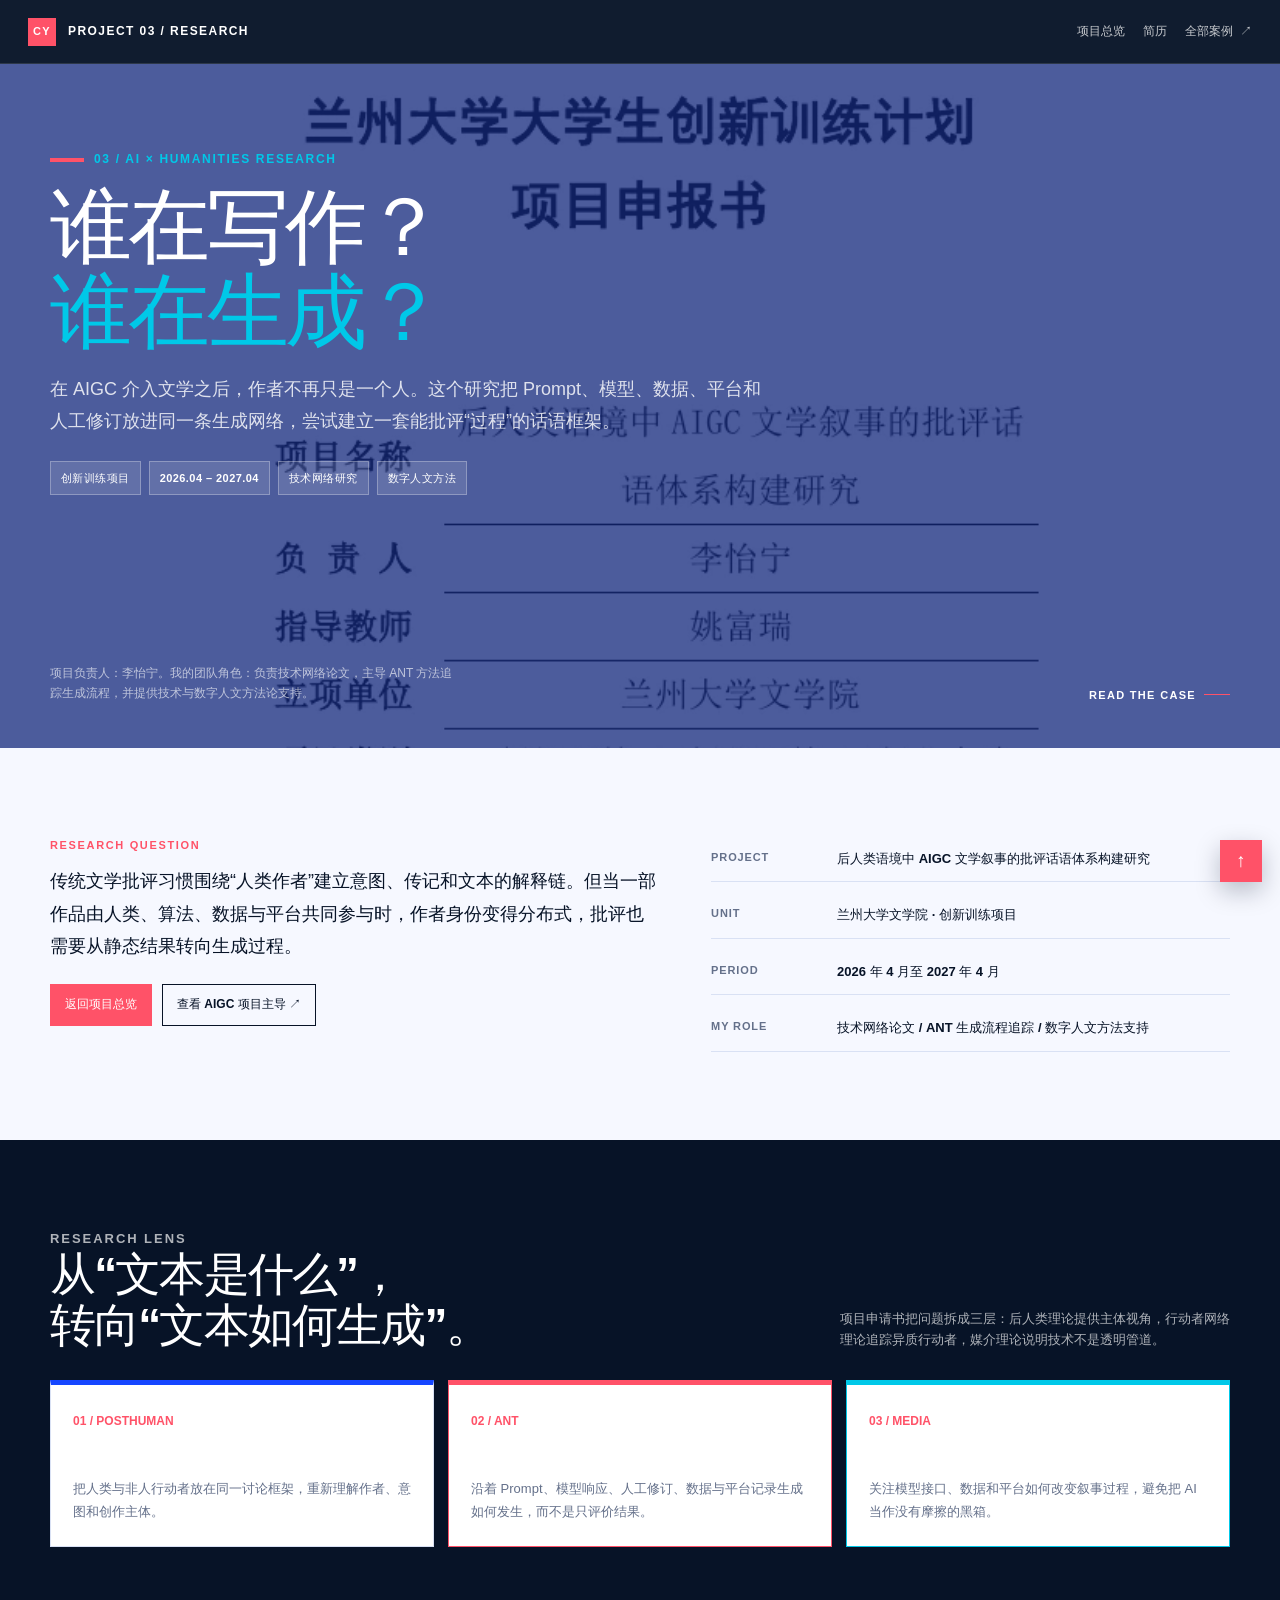
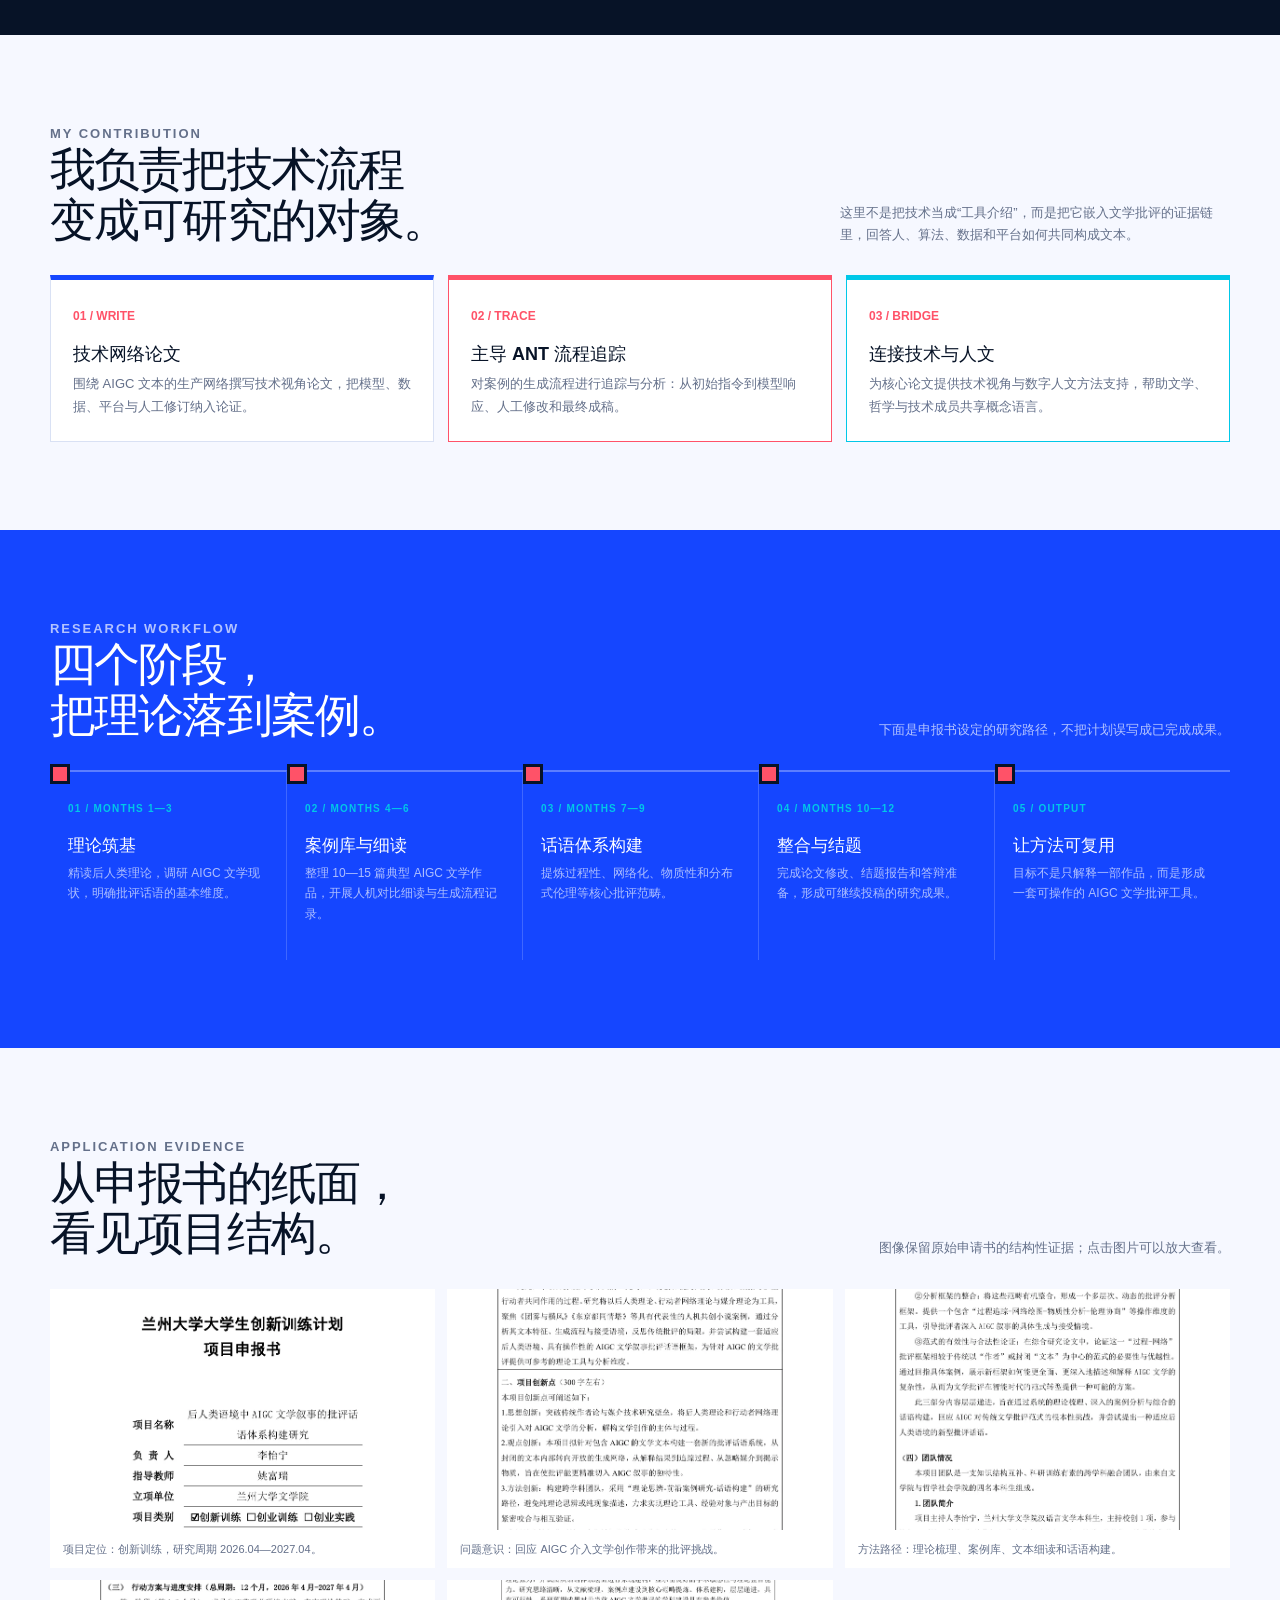
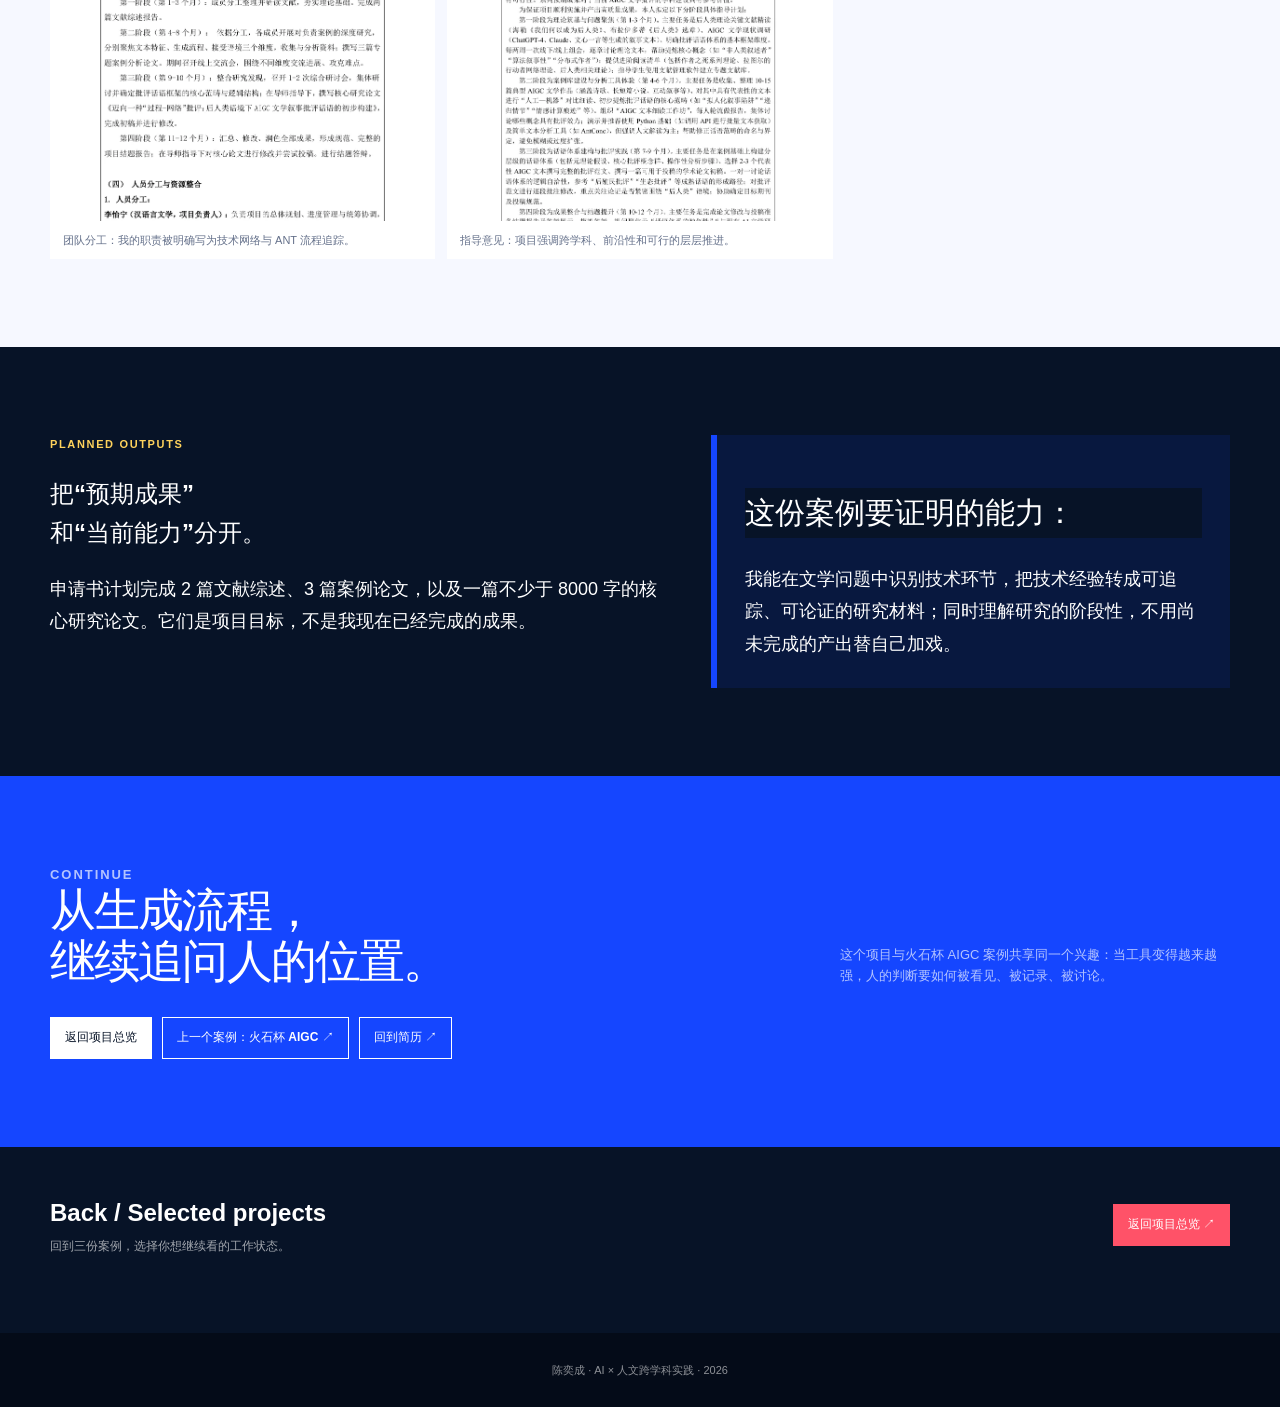
==== commit a7f5c9a8: "Refresh published project content" ====
--- a/projects/aigc-humanities.html
+++ b/projects/aigc-humanities.html
@@ -109,7 +109,7 @@
   <footer class="footer">陈奕成 · AI × 人文跨学科实践 · <span data-year>2026</span></footer>
   <button class="back-top" data-back-top type="button" aria-label="返回顶部" title="返回顶部">↑</button>
   <dialog class="lightbox"><img alt=""><div class="lightbox-bar"><span data-lightbox-caption></span><button class="lightbox-close" data-close-lightbox type="button" aria-label="关闭图片预览" title="关闭">×</button></div></dialog>
-<script src="assets/editor-content.js"></script>
+<script src="assets/editor-content.js?v=202608011453"></script>
 <script src="assets/projects.js"></script>
 <script src="assets/editor.js"></script>
 </body>
